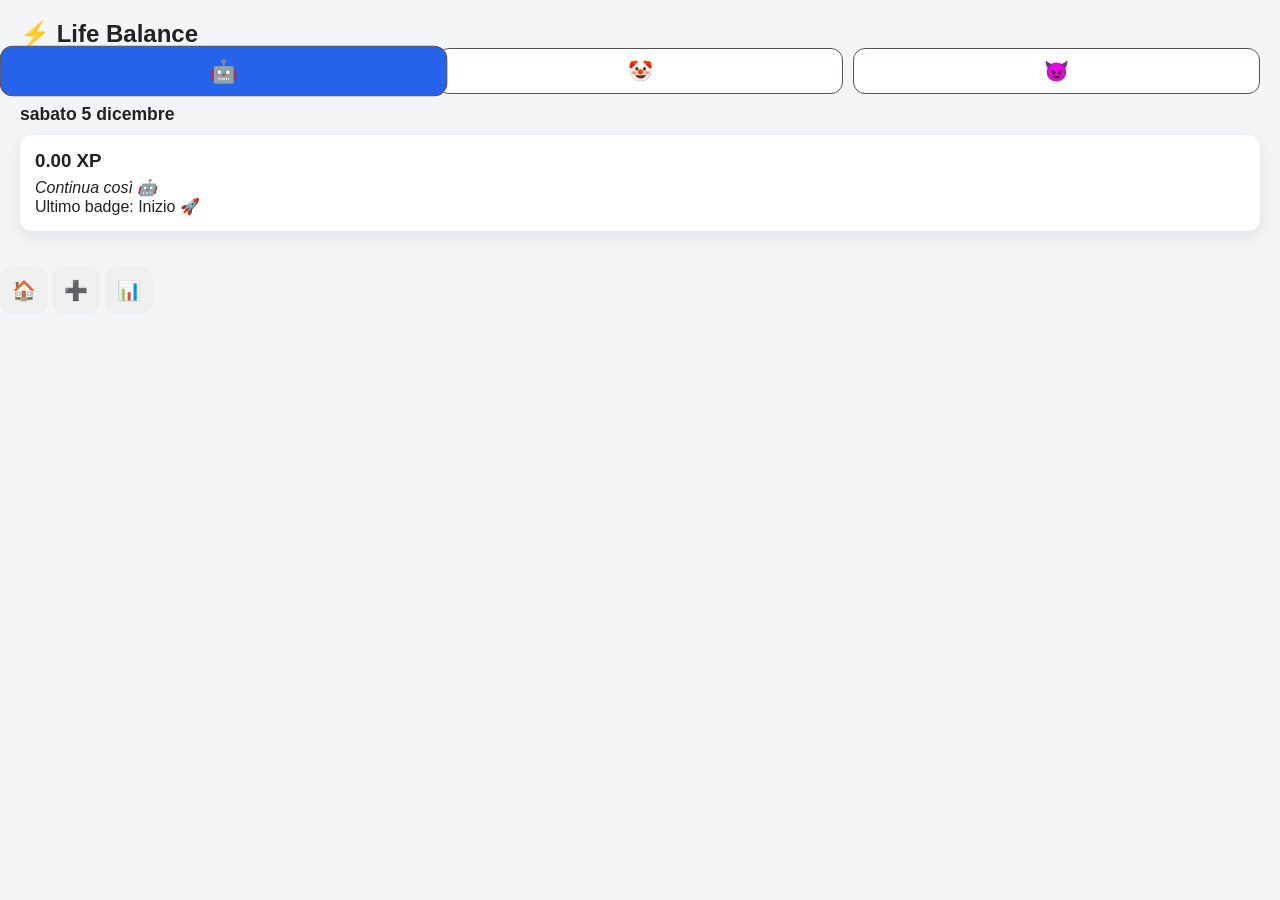
==== index4.html @ 41c3b814 "Versione con schermate separate e nav bar" ====
<!DOCTYPE html>
<html lang="it">
<head>
  <meta charset="UTF-8">
  <title>Tracker App</title>
  <link rel="stylesheet" href="style4.css">
</head>
<body>

<div id="app">

  <!-- SCREEN 1 -->
  <section id="screen-home" class="screen active">
    <h1>⚡ Life Balance</h1>

    <div class="tone-picker">
        <button data-tone="neutral">🤖</button>
        <button data-tone="ironic">🤡</button>
        <button data-tone="dark">😈</button>
    </div>
    <h2 id="todayDate"></h2>
    <div class="card">
      <h3 id="points"></h3>
      <p id="message"></p>
      <p id="lastBadge"></p>
    </div>
  </section>


  <!-- SCREEN 2 -->
  <section id="screen-session" class="screen">
    <h2>Sessione</h2>
    <select id="type">
        <option value="movement">Movimento</option>
        <option value="device">Dispositivo</option>
    </select>
    <select id="category"></select>
    <select id="emotion"></select>

    <div class="buttons">
      <button id="startBtn">▶</button>
      <button id="stopBtn">■</button>
    </div>

    <p id="stato">Fermo</p>
    <p id="message"></p>
   
<!-- BADGE -->
  <div class="card">
        <h2>Badge</h2>
        <ul id="badgeList"></ul>
  </div>
 <!-- SESSIONS --> 
   <div class="card">
        <h2>Sessioni</h2>
        <h3>Oggi</h3>
        <ul id="todayList"></ul>

        <h3>Storico</h3>
        <div id="history"></div>
            <ul id="sessionList"></ul>
        </div>
    </div>
  </section>


  <!-- SCREEN 3 -->
<section id="screen-stats" class="screen">
    <h2>Statistiche</h2>
        <div class="stat-grid">
            <div>
                <span id="moveTime">0</span>
                <small>Movimento</small>
            </div>
            <div>
                <span id="deviceTime">0</span>
                <small>Dispositivo</small>
            </div>
                <div>
                <span id="topEmotion">-</span>
                <small>Top Emozione</small>
                </div>

        </div>

 <!-- GRAFICO -->
    <div class="card">
    <canvas id="chart"></canvas>
    </div>
  </section>


  <!-- NAV BAR -->
  <nav class="nav">
    <button onclick="goTo('home')">🏠</button>
    <button onclick="goTo('session')">➕</button>
    <button onclick="goTo('stats')">📊</button>
  </nav>

</div>

<script src="app4.js"></script>
</body>
</html>
---- style4.css ----
/* RESET */
* {
  box-sizing: border-box;
  margin: 0;
  padding: 0;
}

:root {
  --primary: #2563eb;
  --surface: white;
  --text: #222;
  --text-soft: #666;
  --shadow: 0 6px 16px rgba(0,0,0,0.08);

}

/* BASE */
body {
  font-family: -apple-system, BlinkMacSystemFont, sans-serif;
  background: #f3f5f7;
  color: #222;
  margin : 0;
}

/* APP CONTAINER */
.app {
  max-width: 420px;
  margin: auto;
  padding: 16px;
}

/* HEADER */
.app-header {
  text-align: center;
  margin-bottom: 16px;
}

.app-header h1 {
  font-size: 1.5rem;
}

.app-header p {
  font-size: 1.2rem;
  color: #2563eb;
  font-weight: bold;
}

/* CARD */
.card {
  background: white;
  padding: 16px;
  border-radius: 16px;
  margin-bottom: 16px;
  box-shadow: 0 6px 16px rgba(0,0,0,0.08);
}

/* TITOLI */
h2 {
  margin-bottom: 10px;
  font-size: 1.1rem;
}

/* SELECT */
select {
  width: 100%;
  padding: 10px;
  margin-bottom: 10px;
  border-radius: 10px;
  border: 1px solid #ddd;
}

/* BUTTONS */
.buttons {
  display: flex;
  gap: 10px;
}

button {
  flex: 1;
  padding: 12px;
  border-radius: 12px;
  border: none;
  font-size: 1.2rem;
  cursor: pointer;
}
#emotion {
  display: none;
}

#startBtn {
  background: #22c55e;
  color: white;
}

#stopBtn {
  background: #ef4444;
  color: white;
}

.tone-picker {
  display: flex;
  gap: 10px;
  margin-bottom: 10px;
}

.tone-picker button {
  font-size: 20px;
  border: 1px solid #595151;
  background-color: var(--surface);
  padding: 10px;
  border-radius: 12px;
  cursor: pointer;
  transition: all 0.2s ease;
}

.tone-picker button.active {
  background-color: var(--primary);
  color: white;
  transform: scale(1.1);
}

.emoji-picker {
  display: flex;
  gap: 6px;
  margin-top: 6px;
}

.emoji-picker span {
  cursor: pointer;
  font-size: 20px;
  transition: transform 0.15s ease;
}

.emoji-picker span:hover {
  transform: scale(1.3);
}

.emoji-selected {
  font-size: 20px;
}

.session-card {
  background: var(--surface);
  padding: 12px;
  border-radius: 14px;
  margin-bottom: 10px;
  box-shadow: var(--shadow);
}

.session-top {
  display: flex;
  justify-content: space-between;
  font-size: 12px;
  color: var(--text-soft);
}

.session-main {
  margin-top: 6px;
}

.session-bottom {
  margin-top: 8px;
}

/* STATUS */
#stato {
  margin-top: 10px;
  font-weight: bold;
}

#message {
  margin-top: 6px;
  font-style: italic;
}

/* STATS GRID */
.stat-grid {
  display: grid;
  grid-template-columns: repeat(3, 1fr);
  text-align: center;
}

.stat-grid span {
  font-size: 1.4rem;
  font-weight: bold;
}

.stat-grid small {
  color: #666;
}

/* LIST */
ul {
  list-style: none;
}

li {
  padding: 8px;
  border-bottom: 1px solid #eee;
}

/* IRONIC MODE (collegato al tuo tone) */
body.ironic {
  background: #cbdbeb;
  color: #292438;
}

body.ironic.card {
  background: #1e293b;
}

/* DARK MODE (collegato al tuo tone) */
body.dark {
  background: #0f1720;
  color: white;
}

body.dark.card {
  background: #1e293b;
}
/* SCREEN */

.screen {
  display: none;
  padding: 20px;
}

.screen.active {
  display: block;
}

.card {
  background: white;
  padding: 15px;
  border-radius: 12px;
  margin-top: 10px;
}


/* RESPONSIVE EXTRA */
@media (max-width: 400px) {
  .app {
    padding: 10px;
  }
}
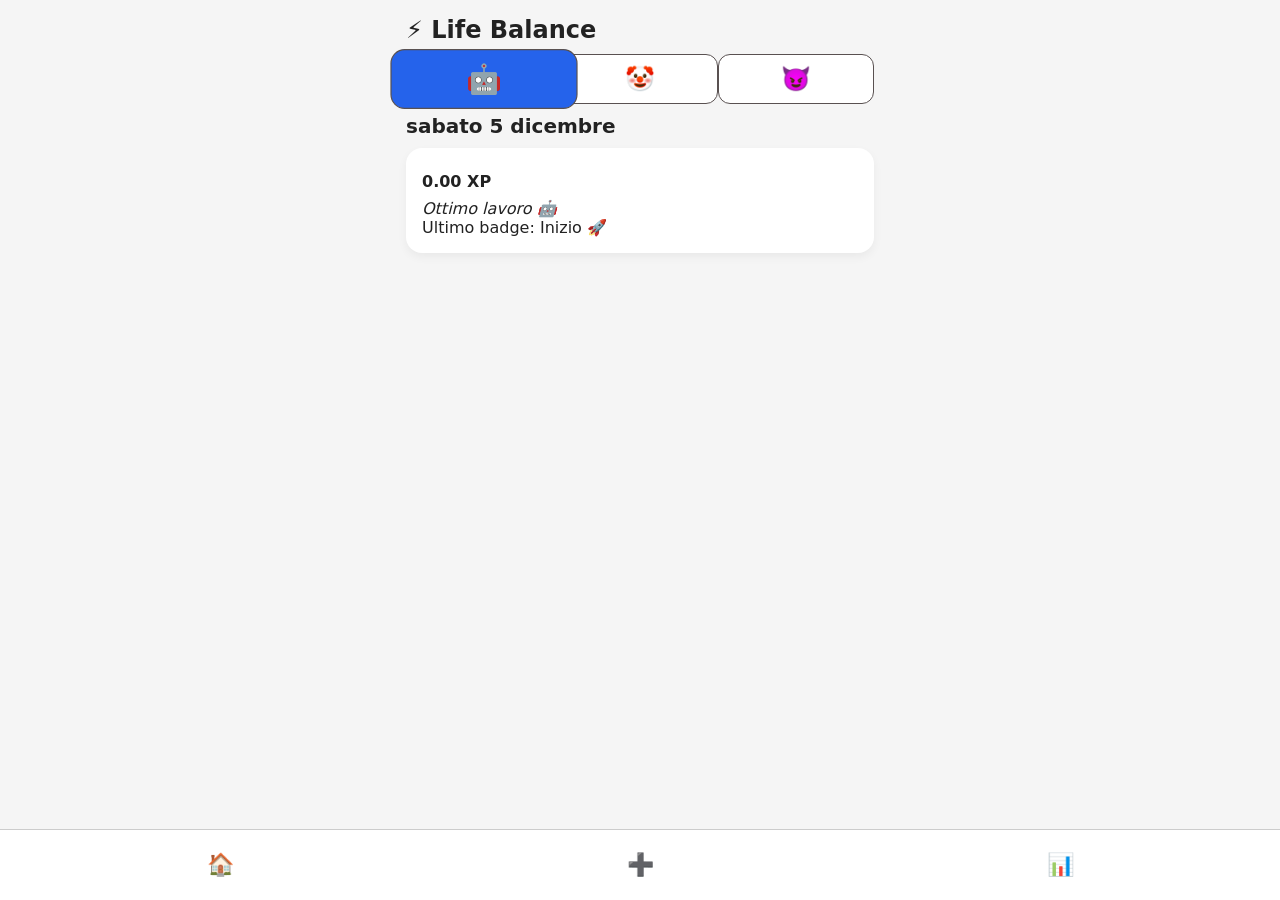
==== commit 21e5f702: "fixed layout" ====
--- a/index4.html
+++ b/index4.html
@@ -2,6 +2,7 @@
 <html lang="it">
 <head>
   <meta charset="UTF-8">
+  <meta name="viewport" content="width=device-width, initial-scale=1.0">
   <title>Tracker App</title>
   <link rel="stylesheet" href="style4.css">
 </head>
--- a/style4.css
+++ b/style4.css
@@ -16,18 +16,56 @@
 
 /* BASE */
 body {
+  font-family: system-ui, sans-serif;
+  background: #f5f5f5;
+  font-size: 16px;
+  color: #222;
+  
+}
+/*
+body {
   font-family: -apple-system, BlinkMacSystemFont, sans-serif;
   background: #f3f5f7;
   color: #222;
   margin : 0;
-}
+}*/
 
 /* APP CONTAINER */
+#app {
+  max-width: 500px; /* stile app */
+  margin: auto;
+  padding-bottom: 80px; /* spazio navbar */
+}
+
+/* 
 .app {
   max-width: 420px;
   margin: auto;
   padding: 16px;
-}
+}*/
+
+/* SCREEN */
+.screen {
+  display: none;
+  padding: 16px;
+}
+
+.screen.active {
+  display: block;
+}
+
+/* 
+
+.screen {
+  display: none;
+  padding: 20px;
+}
+
+.screen.active {
+  display: block;
+}*/
+
+
 
 /* HEADER */
 .app-header {
@@ -46,30 +84,80 @@
 }
 
 /* CARD */
+.card {
+  background: white;
+  padding: 16px;
+  border-radius: 16px;
+  margin: 10px 0;
+  box-shadow: 0 4px 10px rgba(0,0,0,0.05);
+}
+/*
 .card {
   background: white;
   padding: 16px;
   border-radius: 16px;
   margin-bottom: 16px;
   box-shadow: 0 6px 16px rgba(0,0,0,0.08);
-}
+}*/
 
 /* TITOLI */
+h1 {
+  font-size: 24px;
+  margin-bottom: 10px;
+}
+
 h2 {
+  font-size: 20px;
+  margin: 10px 0;
+}
+
+h3 {
+  font-size: 16px;
+  margin: 8px 0;
+}
+/*
+h2 {
   margin-bottom: 10px;
   font-size: 1.1rem;
-}
+}*/
 
 /* SELECT */
 select {
   width: 100%;
+  padding: 12px;
+  font-size: 16px;
+  margin-bottom: 10px;
+  border-radius: 10px;
+}
+/*
+select {
+  width: 100%;
   padding: 10px;
   margin-bottom: 10px;
   border-radius: 10px;
   border: 1px solid #ddd;
-}
-
-/* BUTTONS */
+}*/
+
+/* BOTTONI */
+button {
+  font-size: 18px;
+  padding: 12px;
+  border-radius: 12px;
+  border: none;
+  background: #ddd;
+  width: 100%;
+}
+
+.buttons {
+  display: flex;
+  gap: 10px;
+}
+
+.buttons button {
+  flex: 1;
+  font-size: 22px;
+}
+/* 
 .buttons {
   display: flex;
   gap: 10px;
@@ -82,7 +170,8 @@
   border: none;
   font-size: 1.2rem;
   cursor: pointer;
-}
+}*/
+
 #emotion {
   display: none;
 }
@@ -97,14 +186,15 @@
   color: white;
 }
 
+/* TONE PICKER */
 .tone-picker {
   display: flex;
-  gap: 10px;
-  margin-bottom: 10px;
+  justify-content: space-around;
+  margin: 10px 0;
 }
 
 .tone-picker button {
-  font-size: 20px;
+  font-size: 24px;
   border: 1px solid #595151;
   background-color: var(--surface);
   padding: 10px;
@@ -113,11 +203,33 @@
   transition: all 0.2s ease;
 }
 
+.tone-picker .active {
+  background-color: var(--primary);
+  color: white;
+  transform: scale(1.2);
+}
+/*
+.tone-picker {
+  display: flex;
+  gap: 10px;
+  margin-bottom: 10px;
+}
+
+.tone-picker button {
+  font-size: 20px;
+  border: 1px solid #595151;
+  background-color: var(--surface);
+  padding: 10px;
+  border-radius: 12px;
+  cursor: pointer;
+  transition: all 0.2s ease;
+}
+
 .tone-picker button.active {
   background-color: var(--primary);
   color: white;
   transform: scale(1.1);
-}
+}*/
 
 .emoji-picker {
   display: flex;
@@ -139,13 +251,21 @@
   font-size: 20px;
 }
 
+/* SESSION CARD */
+.session-card {
+  background: white;
+  padding: 12px;
+  border-radius: 12px;
+  margin-bottom: 8px;
+}
+/*
 .session-card {
   background: var(--surface);
   padding: 12px;
   border-radius: 14px;
   margin-bottom: 10px;
   box-shadow: var(--shadow);
-}
+}*/
 
 .session-top {
   display: flex;
@@ -172,12 +292,28 @@
   margin-top: 6px;
   font-style: italic;
 }
-
-/* STATS GRID */
+/* STAT GRID */
 .stat-grid {
   display: grid;
   grid-template-columns: repeat(3, 1fr);
   text-align: center;
+  margin-bottom: 15px;
+}
+
+.stat-grid span {
+  font-size: 20px;
+  font-weight: bold;
+}
+
+.stat-grid small {
+  color: #666;
+}
+
+
+/* .stat-grid {
+  display: grid;
+  grid-template-columns: repeat(3, 1fr);
+  text-align: center;
 }
 
 .stat-grid span {
@@ -187,7 +323,7 @@
 
 .stat-grid small {
   color: #666;
-}
+}*/
 
 /* LIST */
 ul {
@@ -197,6 +333,27 @@
 li {
   padding: 8px;
   border-bottom: 1px solid #eee;
+}
+
+
+/* NAVBAR */
+.nav {
+  position: fixed;
+  bottom: 0;
+  left: 0;
+  width: 100%;
+
+  display: flex;
+  justify-content: space-around;
+
+  background: white;
+  padding: 10px;
+  border-top: 1px solid #ccc;
+}
+
+.nav button {
+  background: none;
+  font-size: 22px;
 }
 
 /* IRONIC MODE (collegato al tuo tone) */
@@ -218,23 +375,7 @@
 body.dark.card {
   background: #1e293b;
 }
-/* SCREEN */
-
-.screen {
-  display: none;
-  padding: 20px;
-}
-
-.screen.active {
-  display: block;
-}
-
-.card {
-  background: white;
-  padding: 15px;
-  border-radius: 12px;
-  margin-top: 10px;
-}
+
 
 
 /* RESPONSIVE EXTRA */
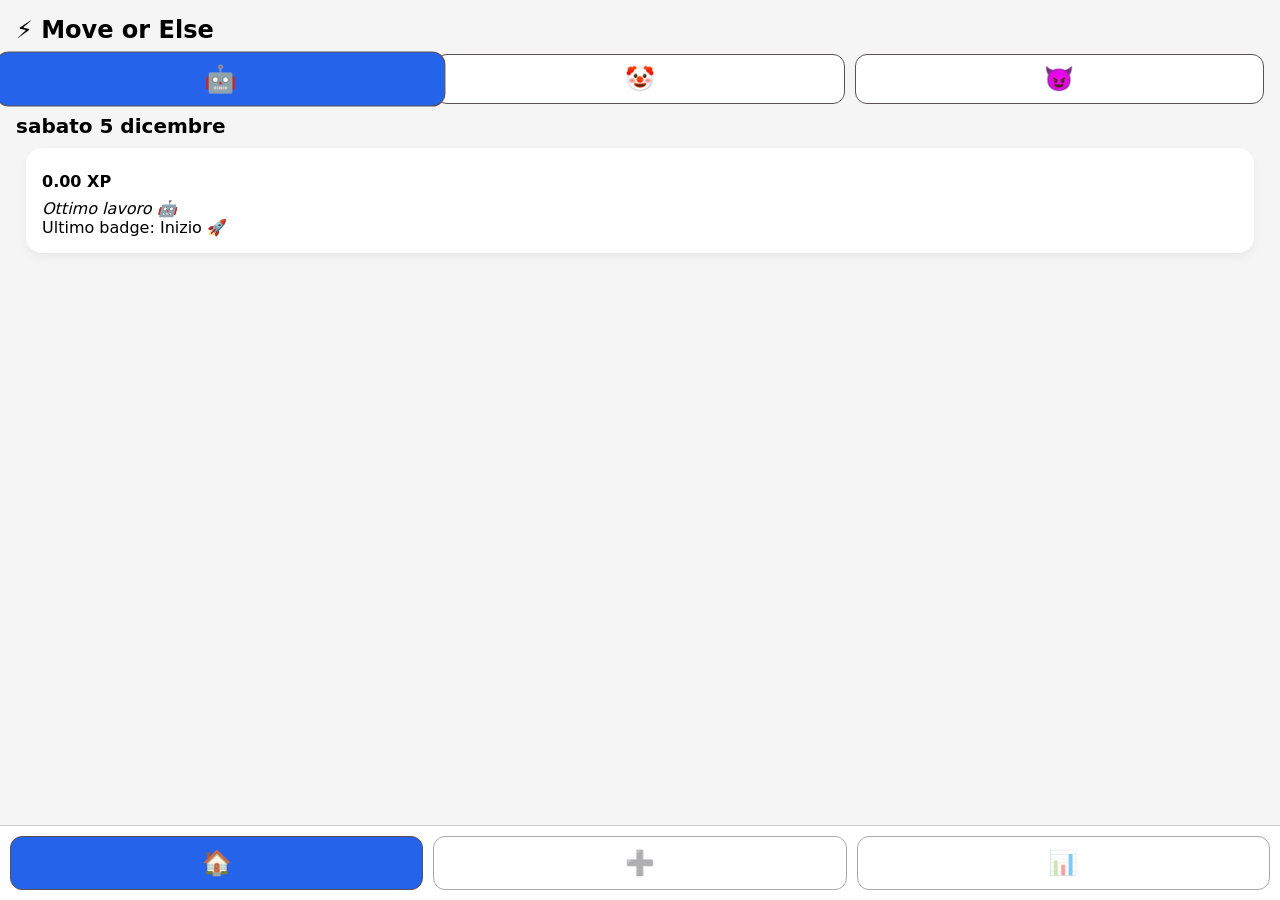
==== commit 3ae2390e: "qualche modifica al css e all'html per migliorare la navigazione e l'aspetto dei bottoni. Ho aggiunt" ====
--- a/index4.html
+++ b/index4.html
@@ -12,14 +12,16 @@
 
   <!-- SCREEN 1 -->
   <section id="screen-home" class="screen active">
-    <h1>⚡ Life Balance</h1>
+    <h1>⚡ Move or Else</h1>
 
     <div class="tone-picker">
         <button data-tone="neutral">🤖</button>
         <button data-tone="ironic">🤡</button>
         <button data-tone="dark">😈</button>
     </div>
+
     <h2 id="todayDate"></h2>
+
     <div class="card">
       <h3 id="points"></h3>
       <p id="message"></p>
@@ -30,6 +32,7 @@
 
   <!-- SCREEN 2 -->
   <section id="screen-session" class="screen">
+    <h1>⚡ Move or Else</h1>
     <h2>Sessione</h2>
     <select id="type">
         <option value="movement">Movimento</option>
@@ -67,6 +70,7 @@
 
   <!-- SCREEN 3 -->
 <section id="screen-stats" class="screen">
+    <h1>⚡ Move or Else</h1>
     <h2>Statistiche</h2>
         <div class="stat-grid">
             <div>
@@ -92,11 +96,11 @@
 
 
   <!-- NAV BAR -->
-  <nav class="nav">
-    <button onclick="goTo('home')">🏠</button>
-    <button onclick="goTo('session')">➕</button>
-    <button onclick="goTo('stats')">📊</button>
-  </nav>
+    <nav class="nav">
+        <button class="nav-btn active" data-screen="home">🏠</button>
+        <button class="nav-btn" data-screen="session">➕</button>
+        <button class="nav-btn" data-screen="stats">📊</button>
+    </nav>
 
 </div>
 
--- a/style4.css
+++ b/style4.css
@@ -8,8 +8,8 @@
 :root {
   --primary: #2563eb;
   --surface: white;
-  --text: #222;
-  --text-soft: #666;
+  --text: #382222;
+  --text-soft: #604c4c;
   --shadow: 0 6px 16px rgba(0,0,0,0.08);
 
 }
@@ -18,17 +18,8 @@
 body {
   font-family: system-ui, sans-serif;
   background: #f5f5f5;
-  font-size: 16px;
-  color: #222;
-  
-}
-/*
-body {
-  font-family: -apple-system, BlinkMacSystemFont, sans-serif;
-  background: #f3f5f7;
-  color: #222;
-  margin : 0;
-}*/
+  font-size: 16px;  
+}
 
 /* APP CONTAINER */
 #app {
@@ -37,35 +28,21 @@
   padding-bottom: 80px; /* spazio navbar */
 }
 
-/* 
-.app {
-  max-width: 420px;
-  margin: auto;
-  padding: 16px;
-}*/
-
 /* SCREEN */
+
 .screen {
   display: none;
+  position: absolute;
+  top: 0;
+  left: 0;
+  width: 100%;
+  transition: all 0.3s ease;
   padding: 16px;
 }
 
 .screen.active {
   display: block;
 }
-
-/* 
-
-.screen {
-  display: none;
-  padding: 20px;
-}
-
-.screen.active {
-  display: block;
-}*/
-
-
 
 /* HEADER */
 .app-header {
@@ -88,17 +65,9 @@
   background: white;
   padding: 16px;
   border-radius: 16px;
-  margin: 10px 0;
+  margin: 10px;
   box-shadow: 0 4px 10px rgba(0,0,0,0.05);
 }
-/*
-.card {
-  background: white;
-  padding: 16px;
-  border-radius: 16px;
-  margin-bottom: 16px;
-  box-shadow: 0 6px 16px rgba(0,0,0,0.08);
-}*/
 
 /* TITOLI */
 h1 {
@@ -115,11 +84,6 @@
   font-size: 16px;
   margin: 8px 0;
 }
-/*
-h2 {
-  margin-bottom: 10px;
-  font-size: 1.1rem;
-}*/
 
 /* SELECT */
 select {
@@ -129,14 +93,6 @@
   margin-bottom: 10px;
   border-radius: 10px;
 }
-/*
-select {
-  width: 100%;
-  padding: 10px;
-  margin-bottom: 10px;
-  border-radius: 10px;
-  border: 1px solid #ddd;
-}*/
 
 /* BOTTONI */
 button {
@@ -157,20 +113,6 @@
   flex: 1;
   font-size: 22px;
 }
-/* 
-.buttons {
-  display: flex;
-  gap: 10px;
-}
-
-button {
-  flex: 1;
-  padding: 12px;
-  border-radius: 12px;
-  border: none;
-  font-size: 1.2rem;
-  cursor: pointer;
-}*/
 
 #emotion {
   display: none;
@@ -191,6 +133,7 @@
   display: flex;
   justify-content: space-around;
   margin: 10px 0;
+  gap: 10px;
 }
 
 .tone-picker button {
@@ -199,37 +142,15 @@
   background-color: var(--surface);
   padding: 10px;
   border-radius: 12px;
-  cursor: pointer;
+  /* cursor: pointer; */
   transition: all 0.2s ease;
 }
 
 .tone-picker .active {
   background-color: var(--primary);
   color: white;
-  transform: scale(1.2);
-}
-/*
-.tone-picker {
-  display: flex;
-  gap: 10px;
-  margin-bottom: 10px;
-}
-
-.tone-picker button {
-  font-size: 20px;
-  border: 1px solid #595151;
-  background-color: var(--surface);
-  padding: 10px;
-  border-radius: 12px;
-  cursor: pointer;
-  transition: all 0.2s ease;
-}
-
-.tone-picker button.active {
-  background-color: var(--primary);
-  color: white;
   transform: scale(1.1);
-}*/
+}
 
 .emoji-picker {
   display: flex;
@@ -258,14 +179,6 @@
   border-radius: 12px;
   margin-bottom: 8px;
 }
-/*
-.session-card {
-  background: var(--surface);
-  padding: 12px;
-  border-radius: 14px;
-  margin-bottom: 10px;
-  box-shadow: var(--shadow);
-}*/
 
 .session-top {
   display: flex;
@@ -309,22 +222,6 @@
   color: #666;
 }
 
-
-/* .stat-grid {
-  display: grid;
-  grid-template-columns: repeat(3, 1fr);
-  text-align: center;
-}
-
-.stat-grid span {
-  font-size: 1.4rem;
-  font-weight: bold;
-}
-
-.stat-grid small {
-  color: #666;
-}*/
-
 /* LIST */
 ul {
   list-style: none;
@@ -337,25 +234,36 @@
 
 
 /* NAVBAR */
-.nav {
+
+.nav{
   position: fixed;
   bottom: 0;
   left: 0;
   width: 100%;
-
   display: flex;
   justify-content: space-around;
-
+  gap: 10px;
   background: white;
   padding: 10px;
   border-top: 1px solid #ccc;
 }
 
-.nav button {
+.nav-btn {
   background: none;
-  font-size: 22px;
-}
-
+  opacity: 0.5;
+  border: 1px solid #595151;
+  font-size: 24px;
+  /*transition: all 0.2s ease;*/
+}
+
+/* active */
+.nav-btn.active {
+  opacity: 1;
+  background-color: var(--primary);
+  /*transform: scale(1.1);*/
+}
+
+/* MODES */
 /* IRONIC MODE (collegato al tuo tone) */
 body.ironic {
   background: #cbdbeb;
@@ -369,7 +277,7 @@
 /* DARK MODE (collegato al tuo tone) */
 body.dark {
   background: #0f1720;
-  color: white;
+  color: #292438;
 }
 
 body.dark.card {
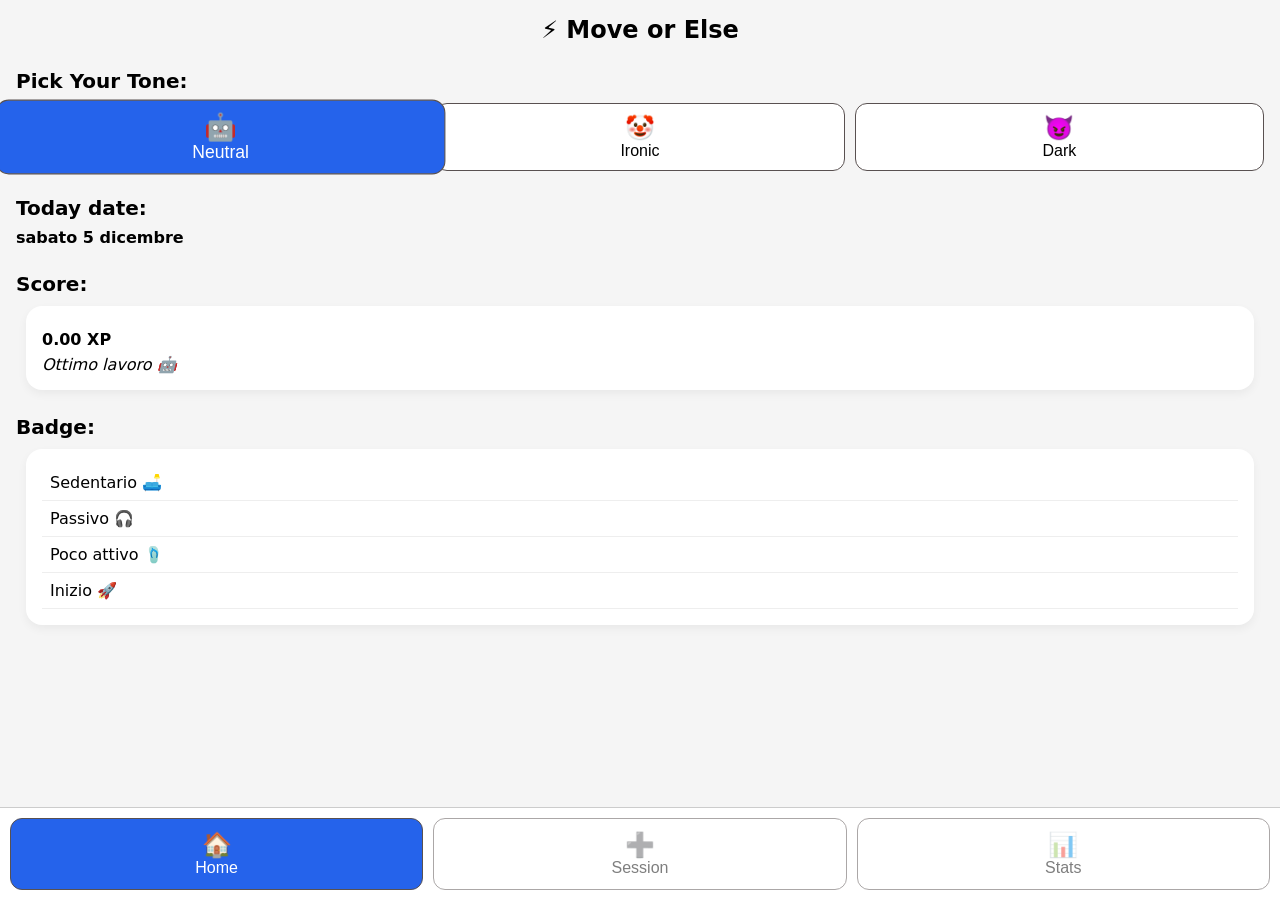
==== commit 51f1abd4: "modifiche all'interfaccia utente: titoli più chiari, margini migliorati, e una nuova sezione per le " ====
--- a/index4.html
+++ b/index4.html
@@ -13,27 +13,43 @@
   <!-- SCREEN 1 -->
   <section id="screen-home" class="screen active">
     <h1>⚡ Move or Else</h1>
-
+    <h2>Pick Your Tone:</h2>
     <div class="tone-picker">
-        <button data-tone="neutral">🤖</button>
-        <button data-tone="ironic">🤡</button>
-        <button data-tone="dark">😈</button>
+        <button data-tone="neutral">
+            <span class="tone-icon">🤖</span>
+            <span class="tone-label">Neutral</span>
+        </button>
+        <button data-tone="ironic">
+            <span class="tone-icon">🤡</span>
+            <span class="tone-label">Ironic</span>
+        </button>
+        <button data-tone="dark">
+            <span class="tone-icon">😈</span>
+            <span class="tone-label">Dark</span>
+        </button>
     </div>
 
-    <h2 id="todayDate"></h2>
+    <h2 id="welcomeMessage"></h2>
+    
+    <h2 >Today date:</h2>
+      <h3 id="todayDate"></h3>
 
-    <div class="card">
-      <h3 id="points"></h3>
-      <p id="message"></p>
-      <p id="lastBadge"></p>
-    </div>
+    <h2>Score:</h2>
+      <div class="card">
+        <h3 id="points"></h3>
+        <p id="message"></p>  
+      </div>
+    <h2>Badge:</h2>
+      <div class="card">
+        <ul id="badgeList"></ul>
+      </div>
   </section>
 
 
   <!-- SCREEN 2 -->
   <section id="screen-session" class="screen">
     <h1>⚡ Move or Else</h1>
-    <h2>Sessione</h2>
+    <h2>New Session:</h2>
     <select id="type">
         <option value="movement">Movimento</option>
         <option value="device">Dispositivo</option>
@@ -50,12 +66,13 @@
     <p id="message"></p>
    
 <!-- BADGE -->
+  <h2>Last Badge:</h2>
   <div class="card">
-        <h2>Badge</h2>
-        <ul id="badgeList"></ul>
+        <p id="lastBadge"></p>
   </div>
  <!-- SESSIONS --> 
-   <div class="card">
+  <h2>Sessions:</h2>
+  <div class="card">
         <h2>Sessioni</h2>
         <h3>Oggi</h3>
         <ul id="todayList"></ul>
@@ -71,7 +88,7 @@
   <!-- SCREEN 3 -->
 <section id="screen-stats" class="screen">
     <h1>⚡ Move or Else</h1>
-    <h2>Statistiche</h2>
+    <h2>Stats</h2>
         <div class="stat-grid">
             <div>
                 <span id="moveTime">0</span>
@@ -89,17 +106,28 @@
         </div>
 
  <!-- GRAFICO -->
+    <h2>Activity Over Time</h2>
     <div class="card">
-    <canvas id="chart"></canvas>
+    <canvas id="chart" ></canvas>
     </div>
   </section>
 
 
   <!-- NAV BAR -->
     <nav class="nav">
-        <button class="nav-btn active" data-screen="home">🏠</button>
-        <button class="nav-btn" data-screen="session">➕</button>
-        <button class="nav-btn" data-screen="stats">📊</button>
+        <button class="nav-btn active" data-screen="home">
+            <span class="nav-icon">🏠</span>
+            <span class="nav-label">Home</span>
+        </button>
+        <button class="nav-btn" data-screen="session">
+            <span class="nav-icon">➕</span>
+            <span class="nav-label">Session</span>
+        </button>
+
+        <button class="nav-btn" data-screen="stats">
+            <span class="nav-icon">📊</span>
+            <span class="nav-label">Stats</span>
+        </button>
     </nav>
 
 </div>
--- a/style4.css
+++ b/style4.css
@@ -72,17 +72,18 @@
 /* TITOLI */
 h1 {
   font-size: 24px;
-  margin-bottom: 10px;
+  margin-bottom: 15px;
+  text-align: center;
 }
 
 h2 {
   font-size: 20px;
-  margin: 10px 0;
+  margin: 25px 0 0 0;
 }
 
 h3 {
   font-size: 16px;
-  margin: 8px 0;
+  margin: 8px 0 0 0;
 }
 
 /* SELECT */
@@ -145,6 +146,10 @@
   /* cursor: pointer; */
   transition: all 0.2s ease;
 }
+.tone-label {
+  display: block;
+  font-size: 16px;
+}
 
 .tone-picker .active {
   background-color: var(--primary);
@@ -219,6 +224,7 @@
 }
 
 .stat-grid small {
+  display: block;
   color: #666;
 }
 
@@ -256,32 +262,38 @@
   /*transition: all 0.2s ease;*/
 }
 
+.nav-label {
+  display: block;
+  font-size: 16px;
+}
+
 /* active */
 .nav-btn.active {
   opacity: 1;
   background-color: var(--primary);
+  color: white;  
   /*transform: scale(1.1);*/
 }
 
 /* MODES */
 /* IRONIC MODE (collegato al tuo tone) */
 body.ironic {
-  background: #cbdbeb;
+  background: #6d98c3;
   color: #292438;
 }
 
 body.ironic.card {
-  background: #1e293b;
+  background: #d2dded;
 }
 
 /* DARK MODE (collegato al tuo tone) */
 body.dark {
-  background: #0f1720;
+  background: #5a0c6f;
   color: #292438;
 }
 
 body.dark.card {
-  background: #1e293b;
+  background: #9c37b8;
 }
 
 
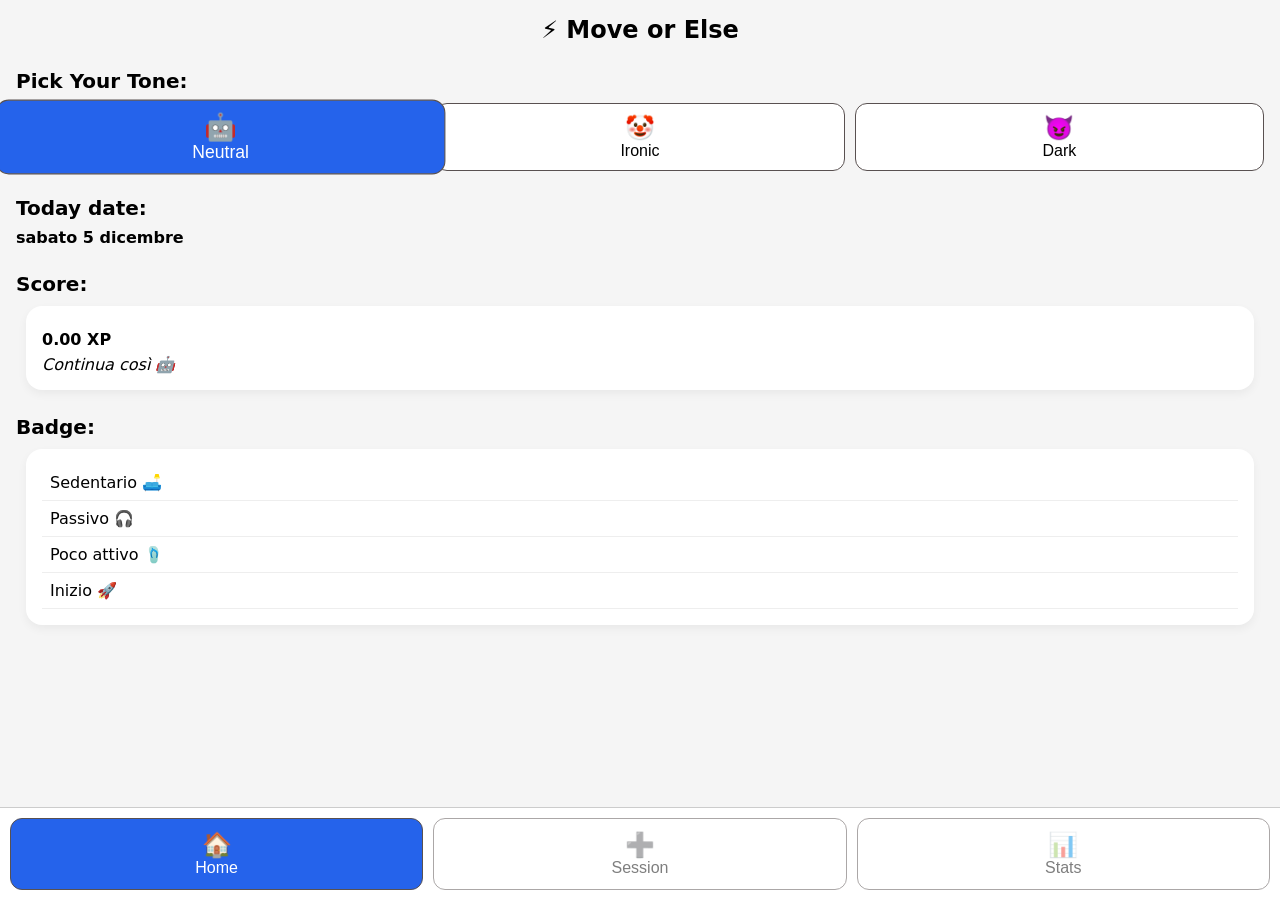
==== commit 9e4956f3: "grafico a torta con %" ====
--- a/index4.html
+++ b/index4.html
@@ -107,8 +107,9 @@
 
  <!-- GRAFICO -->
     <h2>Activity Over Time</h2>
-    <div class="card">
-    <canvas id="chart" ></canvas>
+    <div class="card chart-container">
+        <canvas id="chart" width="200" height="200"></canvas>
+        <div id="legend"></div>
     </div>
   </section>
 
--- a/style4.css
+++ b/style4.css
@@ -238,6 +238,16 @@
   border-bottom: 1px solid #eee;
 }
 
+/* CHARTS */
+.chart-container {
+  display: flex;
+  align-items: center;
+  gap: 16px;
+}
+
+#legend {
+  font-size: 12px;
+}
 
 /* NAVBAR */
 
